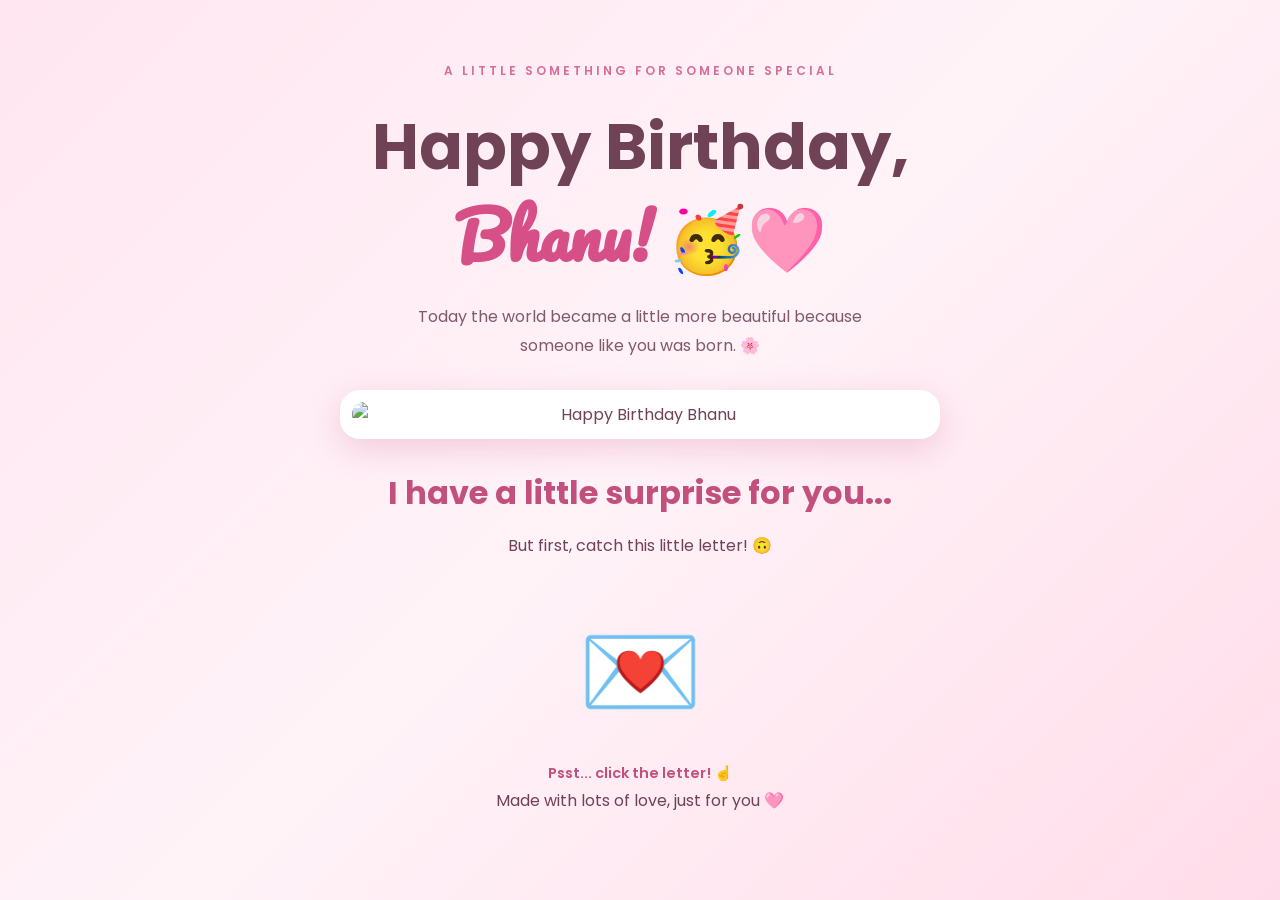
==== index.html @ 1a29d764 "add birthday photos and video" ====
<!DOCTYPE html>
<html lang="en">
<head>
  <meta charset="UTF-8">
  <meta name="viewport" content="width=device-width, initial-scale=1.0">
  <meta name="theme-color" content="#ffe6f0">
  <title>A Surprise for Bhanu 🩷</title>
  <link rel="stylesheet" href="style.css">
</head>
<body class="welcome-page">

  <div class="floating-hearts" aria-hidden="true">
    <span>💗</span><span>💕</span><span>🌷</span>
    <span>✨</span><span>💖</span><span>🦋</span>
  </div>

  <main class="welcome">
    <p class="eyebrow">A LITTLE SOMETHING FOR SOMEONE SPECIAL</p>

    <h1>Happy Birthday,<br><span>Bhanu!</span> 🥳🩷</h1>

    <p class="intro">
      Today the world became a little more beautiful
      because someone like you was born. 🌸
    </p>

    <div class="birthday-collage">
      <img src="assets/birthday-collage.png" alt="Happy Birthday Bhanu">
    </div>

    <h2>I have a little surprise for you...</h2>

    <p class="instruction">But first, catch this little letter! 🙃</p>

    <div class="envelope-area">
      <button class="letter" id="letter"
        aria-label="Catch and open your birthday letter">💌</button>
    </div>

    <p class="hint" id="hint">Psst... click the letter! ☝️</p>

    <p class="footer-note">Made with lots of love, just for you 🩷</p>
  </main>

  <script src="script.js"></script>
</body>
</html>
---- style.css ----
@import url('https://fonts.googleapis.com/css2?family=Pacifico&family=Poppins:wght@300;400;500;600;700&display=swap');

:root {
  --pink: #ff75a8;
  --dark-pink: #d64f87;
  --light-pink: #ffe6f0;
  --text: #704256;
  --white: #fffafd;
}

* {
  margin: 0;
  padding: 0;
  box-sizing: border-box;
}

html {
  scroll-behavior: smooth;
}

body {
  font-family: 'Poppins', sans-serif;
  background: linear-gradient(135deg, #ffe6f0, #fff3f8, #ffdce9);
  color: var(--text);
  text-align: center;
  min-height: 100vh;
  overflow-x: hidden;
}

h1 {
  font-size: clamp(2.2rem, 7vw, 4rem);
  line-height: 1.4;
}

h1 span {
  font-family: 'Pacifico', cursive;
  color: var(--dark-pink);
}

h2 {
  font-size: clamp(1.4rem, 5vw, 2rem);
  color: #c34f7d;
  margin-bottom: 15px;
}

p {
  line-height: 1.8;
}

button {
  font-family: inherit;
}

/* FLOATING HEARTS */

.floating-hearts {
  position: fixed;
  inset: 0;
  overflow: hidden;
  pointer-events: none;
  z-index: 0;
}

.floating-hearts span {
  position: absolute;
  bottom: -60px;
  font-size: 25px;
  animation: floatUp 12s linear infinite;
  opacity: 0.7;
}

.floating-hearts span:nth-child(1) {
  left: 10%;
}

.floating-hearts span:nth-child(2) {
  left: 28%;
  animation-delay: 2s;
}

.floating-hearts span:nth-child(3) {
  left: 48%;
  animation-delay: 4s;
}

.floating-hearts span:nth-child(4) {
  left: 68%;
  animation-delay: 1s;
}

.floating-hearts span:nth-child(5) {
  left: 83%;
  animation-delay: 5s;
}

.floating-hearts span:nth-child(6) {
  left: 95%;
  animation-delay: 3s;
}

@keyframes floatUp {
  from {
    transform: translateY(0) rotate(0);
    opacity: 0;
  }

  15% {
    opacity: 0.7;
  }

  to {
    transform: translateY(-110vh) rotate(360deg);
    opacity: 0;
  }
}

/* KEEP CONTENT ABOVE BACKGROUND */

.hero,
.section,
.final-section,
.welcome {
  position: relative;
  z-index: 1;
}

/* WELCOME PAGE */

.welcome {
  max-width: 700px;
  margin: auto;
  padding: 60px 20px;
}

.eyebrow {
  color: #d76c98;
  font-size: 0.75rem;
  letter-spacing: 3px;
  font-weight: 600;
  margin-bottom: 20px;
}

.intro {
  max-width: 520px;
  margin: 18px auto;
  color: #80596c;
}

.birthday-photo {
  width: 210px;
  height: 210px;
  margin: 30px auto;
  border: 9px solid white;
  border-radius: 50%;
  overflow: hidden;
  box-shadow: 0 8px 30px #e68aaf66;
}

.birthday-photo img {
  width: 100%;
  height: 100%;
  object-fit: cover;
}

.envelope-area {
  height: 180px;
  position: relative;
  margin-top: 20px;
}

.letter {
  position: absolute;
  left: 50%;
  top: 15px;
  transform: translateX(-50%);
  background: transparent;
  border: none;
  font-size: 100px;
  cursor: pointer;
  transition: transform 0.3s;
}

.letter:hover {
  transform: translateX(-50%) scale(1.15) rotate(8deg);
}

.hint {
  font-size: 0.9rem;
  color: #c34f7d;
  font-weight: 600;
}

/* SURPRISE HERO */

.hero {
  padding: 80px 20px 50px;
}

.hero-decoration {
  font-size: 35px;
  margin-top: 25px;
}

/* ALL SECTIONS */

.section {
  max-width: 900px;
  margin: 35px auto;
  padding: 45px 20px;
}

.section > p {
  margin-bottom: 25px;
}

/* PHOTO GALLERY */

.gallery img {
    width: 100%;
    height: 380px;
    object-fit: cover;
    object-position: center top;
    display: block;
    border-radius: 10px;
}

.gallery figure {
  background: white;
  padding: 12px 12px 20px;
  border-radius: 12px;
  box-shadow: 0 8px 25px #d87da633;
  transform: rotate(-2deg);
  transition: 0.3s;
}

.gallery figure:nth-child(even) {
  transform: rotate(2deg);
}

.gallery figure:hover {
  transform: rotate(0) scale(1.04);
}

.gallery img {
  width: 100%;
  aspect-ratio: 1 / 1;
  object-fit: cover;
  border-radius: 7px;
  display: block;
}

.gallery figcaption {
  font-family: 'Pacifico', cursive;
  color: #c34f7d;
  margin-top: 12px;
  font-size: 0.9rem;
}

/* VIDEO */

.memory-video {
  width: 100%;
  max-width: 600px;
  border-radius: 18px;
  box-shadow: 0 8px 25px #d87da633;
}

/* PERSONAL LETTER */

.letter-card {
  max-width: 650px;
  background: #fffaf5;
  margin: 25px auto;
  padding: 35px 28px;
  border-radius: 5px 25px 5px 25px;
  border-left: 5px solid #ff9fbd;
  box-shadow: 0 8px 30px #d87da622;
  text-align: left;
  line-height: 2;
}

.letter-card p {
  margin-bottom: 18px;
}

.signature {
  font-family: 'Pacifico', cursive;
  color: #d64f87;
  font-size: 1.15rem;
}

/* REASONS BUTTONS */

.reason-list {
  display: grid;
  grid-template-columns: repeat(2, 1fr);
  gap: 12px;
  max-width: 550px;
  margin: 25px auto;
}

.reason {
  border: 1px solid #ffc0d6;
  background: #fff8fb;
  color: #c34f7d;
  padding: 17px 10px;
  border-radius: 15px;
  cursor: pointer;
  font-size: 0.9rem;
  transition: 0.3s;
}

.reason:hover {
  background: #ffd5e5;
  transform: translateY(-4px);
}

.reason-message {
  background: white;
  padding: 20px;
  border-radius: 15px;
  max-width: 550px;
  margin: auto;
  color: #c34f7d;
  min-height: 65px;
}

/* BIRTHDAY CAKE */

.cake-button {
  background: white;
  border: 2px solid #ffc1d8;
  border-radius: 25px;
  padding: 20px 40px;
  cursor: pointer;
  margin: 25px 0;
  box-shadow: 0 8px 25px #d87da633;
  transition: transform 0.3s;
}

.cake-button:hover {
  transform: scale(1.1);
}

.cake {
  display: block;
  font-size: 85px;
}

.candle {
  display: block;
  font-size: 35px;
  transition: 0.3s;
}

.cake-button.blown .candle {
  opacity: 0.25;
  transform: translateY(-12px);
}

#wish-message {
  color: #c34f7d;
  font-weight: 600;
  min-height: 50px;
}

/* FINAL SECTION */

.final-section {
  padding: 75px 20px;
  background: #ffd5e5;
  border-radius: 50px 50px 0 0;
}

.final-section p {
  max-width: 550px;
  margin: 18px auto;
}

.final-section h1 {
  font-family: 'Pacifico', cursive;
  color: #d64f87;
  font-size: 2.2rem;
}

.final-hearts {
  font-size: 35px;
  margin-bottom: 20px;
}

.top-button {
  background: #d64f87;
  color: white;
  border: none;
  padding: 13px 25px;
  border-radius: 30px;
  margin-top: 20px;
  cursor: pointer;
}

/* MOBILE RESPONSIVE */

@media (max-width: 500px) {
  .welcome {
    padding-top: 45px;
  }

  .gallery {
    gap: 12px;
  }

  .gallery figure {
    padding: 8px 8px 14px;
  }

  .letter-card {
    padding: 25px 20px;
  }

  .reason-list {
    gap: 8px;
  }

  .reason {
    padding: 13px 5px;
    font-size: 0.8rem;
  }

  .section {
    padding: 35px 16px;
  }
}

/* ACCESSIBILITY */

@media (prefers-reduced-motion: reduce) {
  *,
  *::before,
  *::after {
    animation-duration: 0.01ms !important;
    transition-duration: 0.01ms !important;
    scroll-behavior: auto !important;
  }
}

/* =================================
   BIRTHDAY COLLAGE
================================= */

.collage-section {
    padding-top: 40px;
}

.birthday-collage {
    max-width: 600px;
    margin: 30px auto;
    padding: 12px;
    background: white;
    border-radius: 20px;
    box-shadow: 0 10px 35px #d87da655;
    transition: 0.3s ease;
}

.birthday-collage:hover {
    transform: scale(1.02);
}

.birthday-collage img {
    width: 100%;
    height: auto;
    display: block;
    border-radius: 12px;
}

/* =================================
   FOUR PHOTO GALLERY
================================= */

.gallery {
    display: grid;
    grid-template-columns: repeat(2, minmax(0, 1fr));
    gap: 15px;
    max-width: 650px;
    margin: 30px auto;
}

.gallery figure {
    background: white;
    padding: 10px 10px 15px;
    border-radius: 15px;
    box-shadow: 0 8px 25px #d87da633;
    transition: transform 0.3s ease;
    margin: 0;
}

.gallery figure:hover {
    transform: translateY(-5px) rotate(1deg);
}

.gallery img {
    width: 100%;
    aspect-ratio: 1 / 1;
    object-fit: cover;
    display: block;
    border-radius: 10px;
}

.gallery figcaption {
    font-family: 'Pacifico', cursive;
    color: #c34f7d;
    margin-top: 10px;
    font-size: 0.85rem;
}

/* =================================
   VIDEO DESIGN
================================= */

.memory-video {
    display: block;
    width: 100%;
    max-width: 550px;
    max-height: 400px;
    margin: 25px auto;
    border-radius: 18px;
    background: black;
    box-shadow: 0 8px 25px #d87da633;
}

/* =================================
   MOBILE RESPONSIVE
================================= */

@media (max-width: 500px) {

    .birthday-collage {
        padding: 8px;
    }

    .gallery {
        gap: 10px;
    }

    .gallery figure {
        padding: 7px 7px 12px;
    }

    .gallery figcaption {
        font-size: 0.75rem;
    }

    .memory-video {
        border-radius: 12px;
    }
}
/* Bhanu's second photo */
.gallery figure:nth-child(2) img {
    object-fit: contain;
    object-position: center top;
    background: #ffe6f0;
}
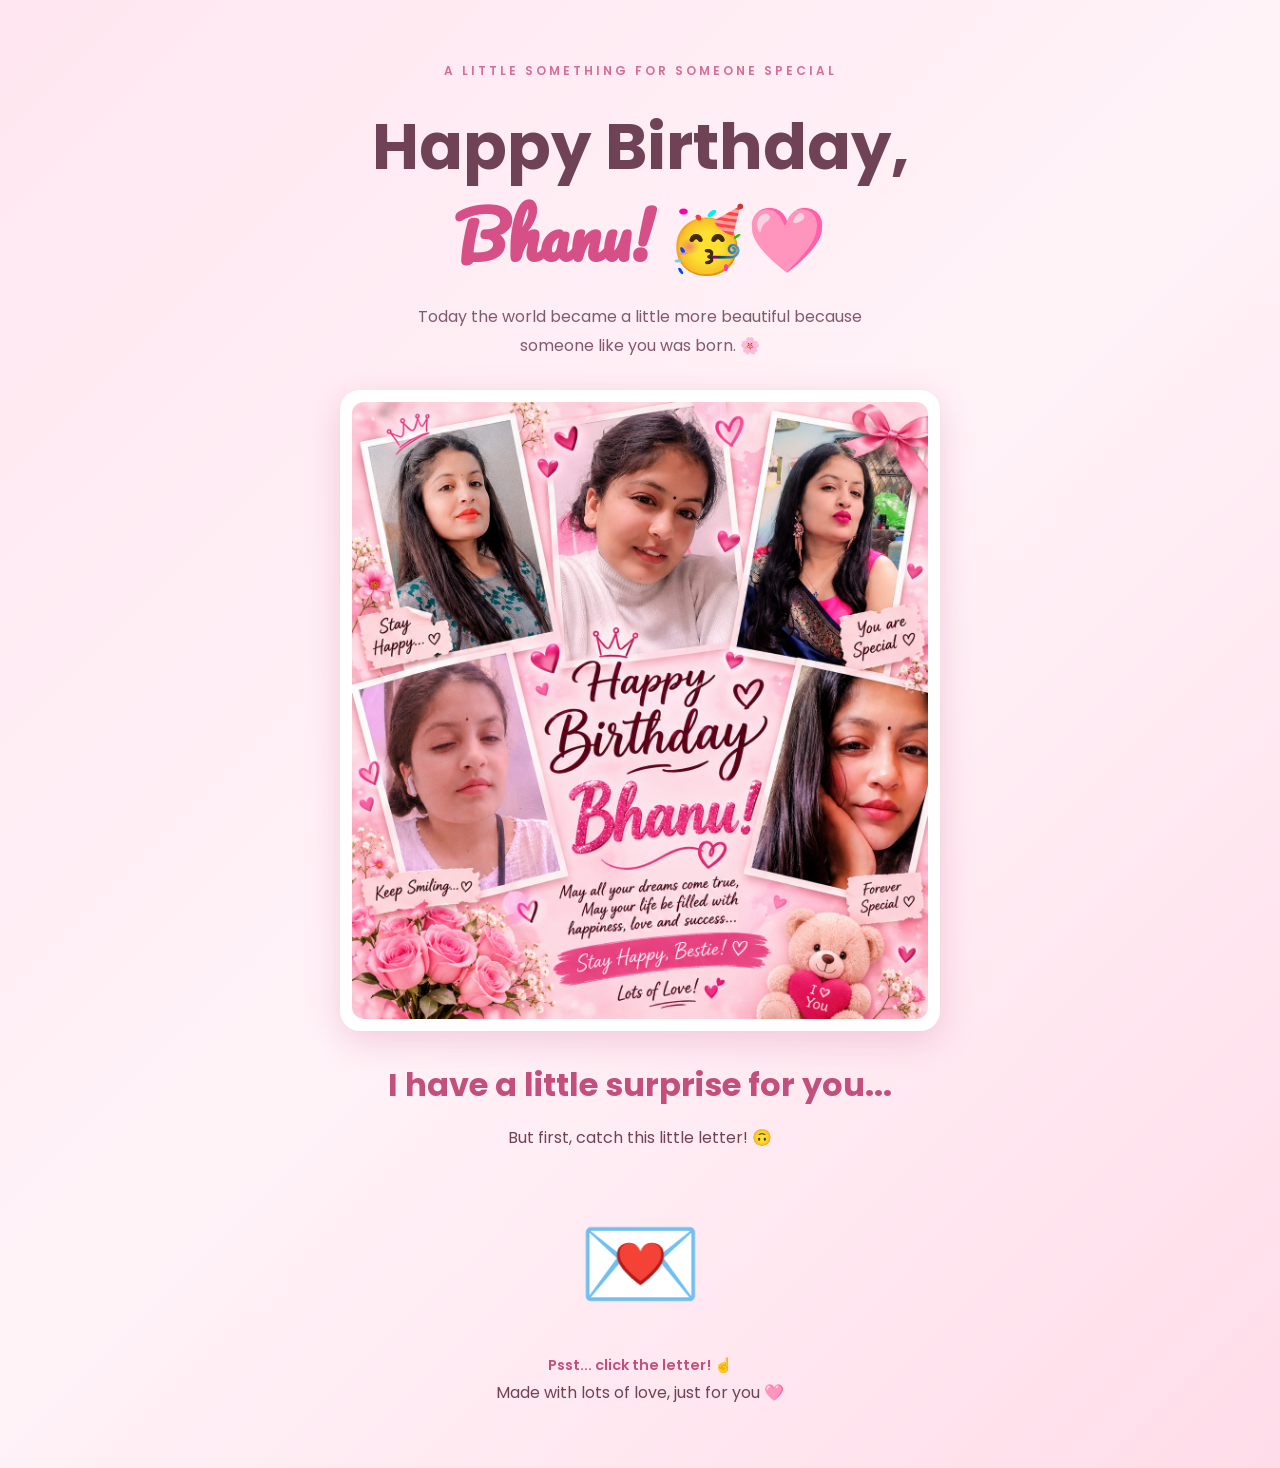
==== commit 0b7ecafd: "Update index.html" ====
--- a/index.html
+++ b/index.html
@@ -25,7 +25,7 @@
     </p>
 
     <div class="birthday-collage">
-      <img src="assets/birthday-collage.png" alt="Happy Birthday Bhanu">
+      <img src="birthday-collage.png" alt="Happy Birthday Bhanu">
     </div>
 
     <h2>I have a little surprise for you...</h2>
@@ -44,4 +44,4 @@
 
   <script src="script.js"></script>
 </body>
-</html>+</html>
